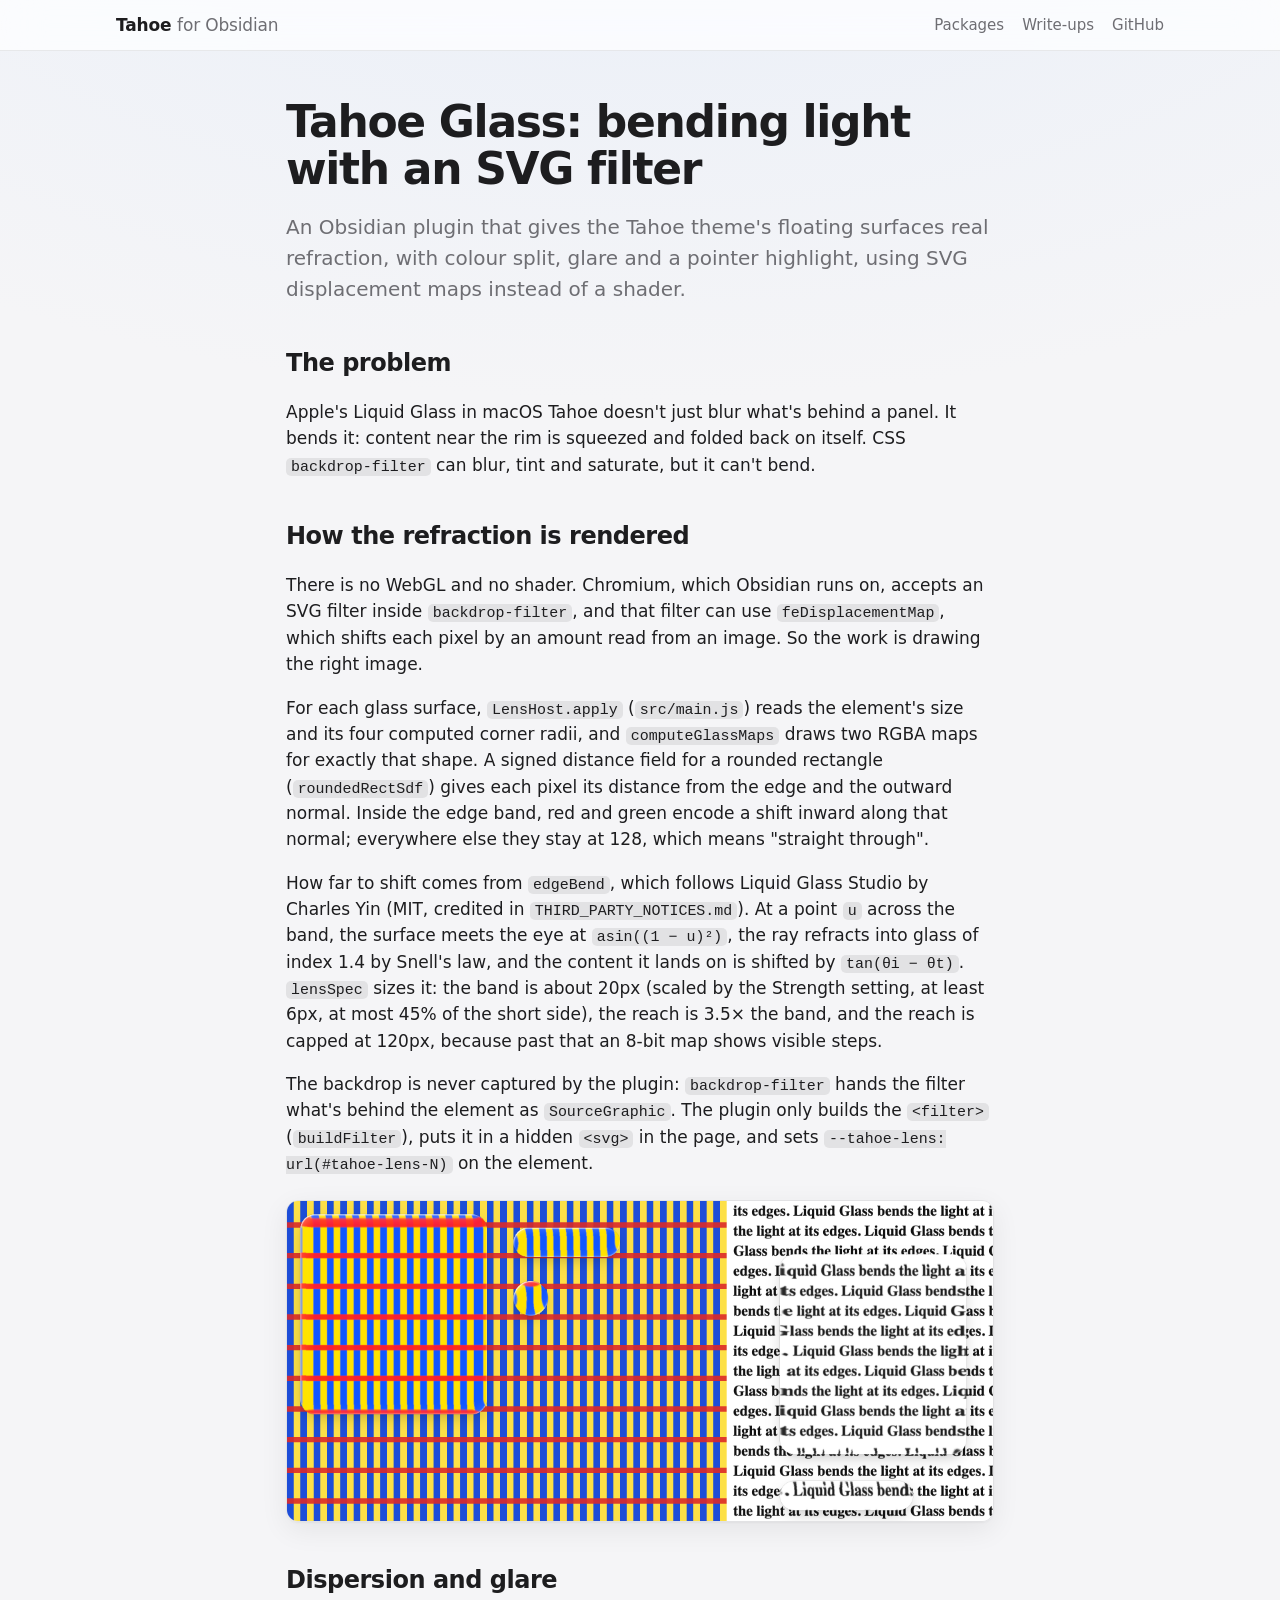
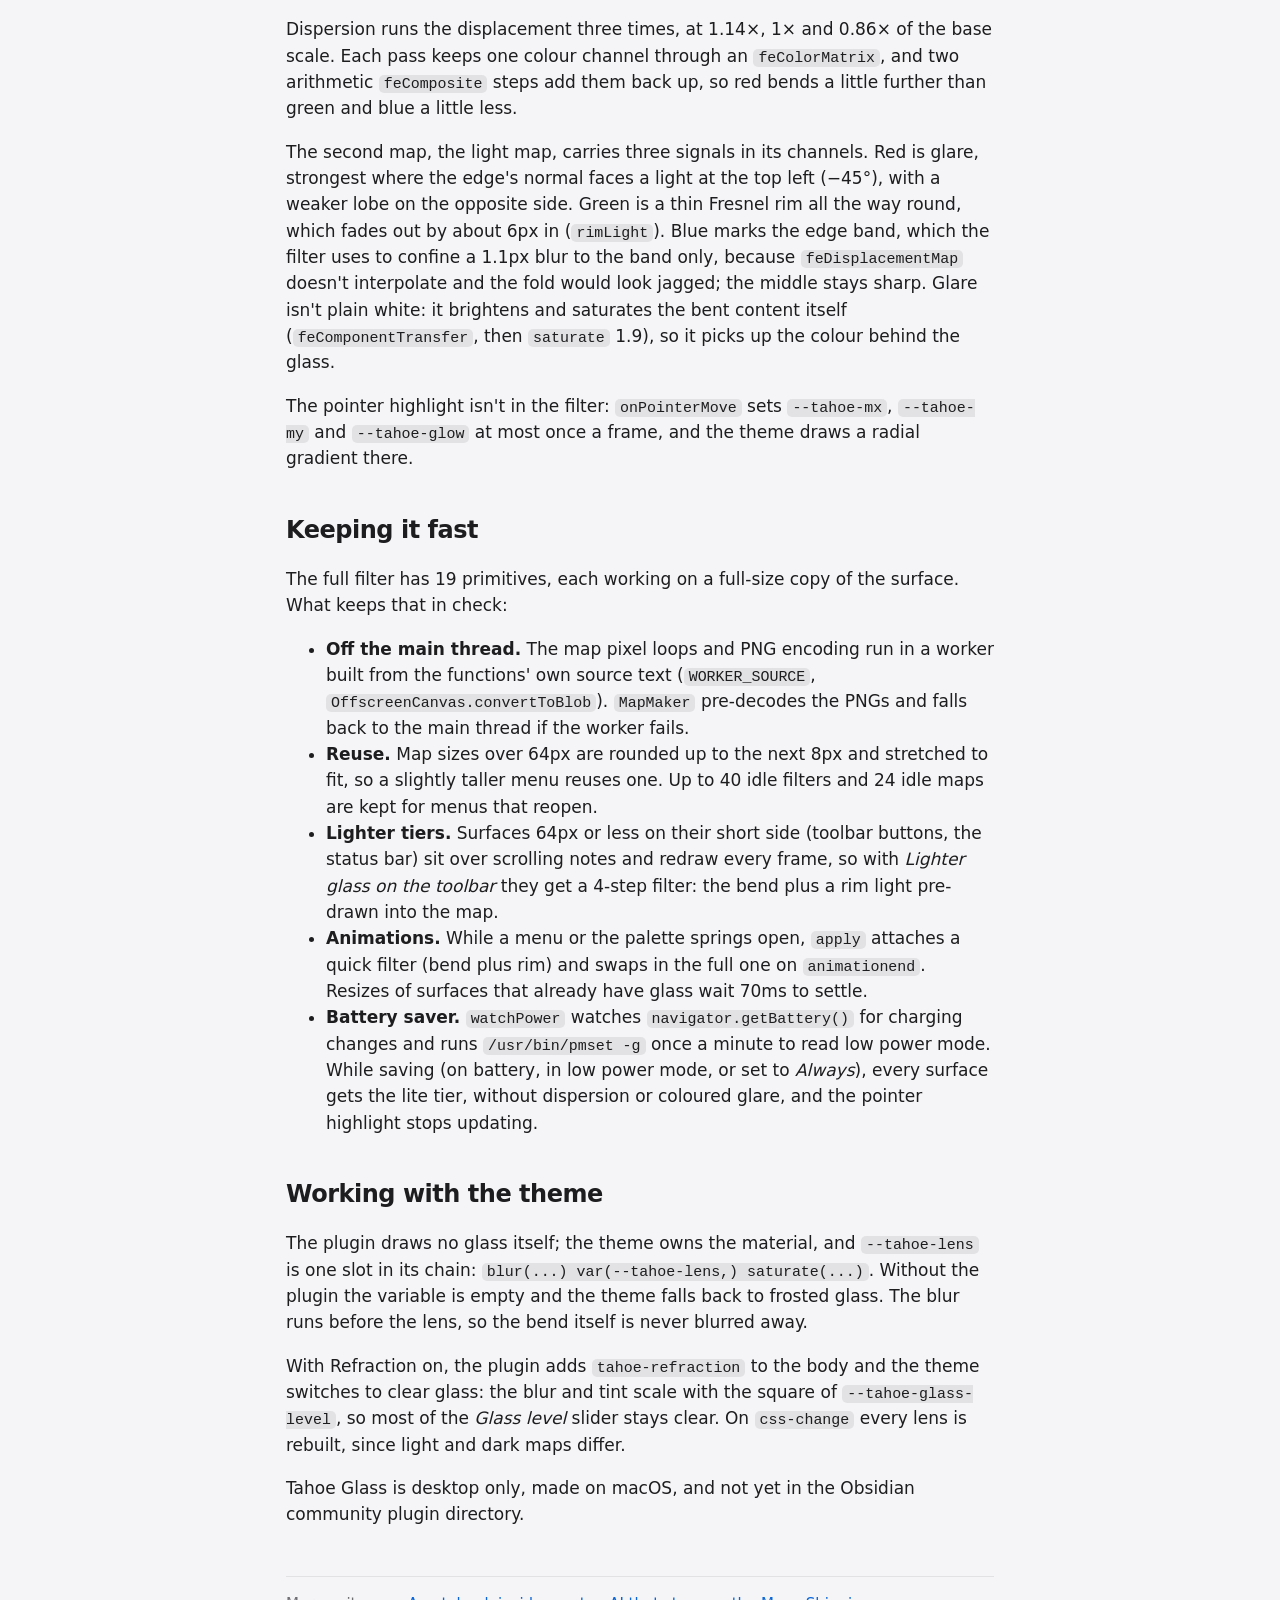
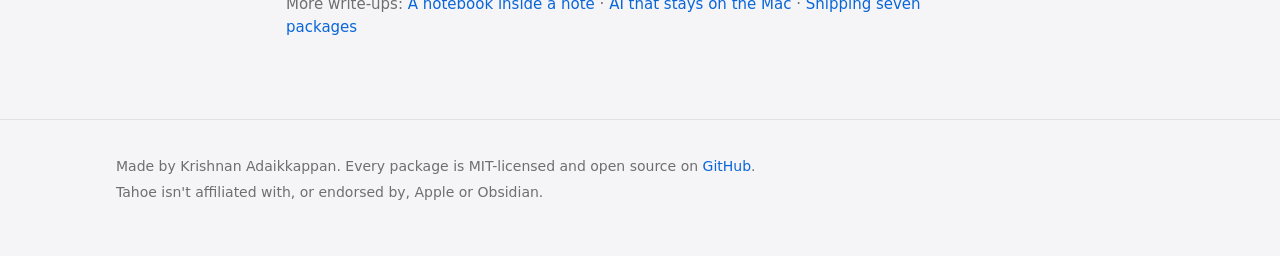
==== writeups/glass.html @ 577cddf9 "Tahoe site: the packages, live download numbers and four write-ups" ====
<!doctype html>
<html lang="en">
<head>
<meta charset="utf-8">
<meta name="viewport" content="width=device-width, initial-scale=1">
<title>Tahoe Glass: bending light with an SVG filter · Tahoe</title>
<meta name="description" content="An Obsidian plugin that gives the Tahoe theme&#x27;s floating surfaces real refraction, with colour split, glare and a pointer highlight, using SVG displacement maps instead of a shader.">
<meta property="og:title" content="Tahoe Glass: bending light with an SVG filter · Tahoe">
<meta property="og:description" content="An Obsidian plugin that gives the Tahoe theme&#x27;s floating surfaces real refraction, with colour split, glare and a pointer highlight, using SVG displacement maps instead of a shader.">
<link rel="stylesheet" href="../style.css">
</head>
<body>
<header class="bar"><div class="bar-inner"><a class="brand" href="../index.html">Tahoe <span>for Obsidian</span></a>
<nav><a href="../index.html#packages">Packages</a><a href="../index.html#writeups">Write-ups</a><a href="https://github.com/krishnanefx">GitHub</a></nav></div></header>
<main class="wrap article">
<h1>Tahoe Glass: bending light with an SVG filter</h1>
<p>An Obsidian plugin that gives the Tahoe theme's floating surfaces real refraction, with colour split, glare and a pointer highlight, using SVG displacement maps instead of a shader.</p>
<h2>The problem</h2>
<p>Apple's Liquid Glass in macOS Tahoe doesn't just blur what's behind a panel. It bends it: content near the rim is squeezed and folded back on itself. CSS <code>backdrop-filter</code> can blur, tint and saturate, but it can't bend.</p>
<h2>How the refraction is rendered</h2>
<p>There is no WebGL and no shader. Chromium, which Obsidian runs on, accepts an SVG filter inside <code>backdrop-filter</code>, and that filter can use <code>feDisplacementMap</code>, which shifts each pixel by an amount read from an image. So the work is drawing the right image.</p>
<p>For each glass surface, <code>LensHost.apply</code> (<code>src/main.js</code>) reads the element's size and its four computed corner radii, and <code>computeGlassMaps</code> draws two RGBA maps for exactly that shape. A signed distance field for a rounded rectangle (<code>roundedRectSdf</code>) gives each pixel its distance from the edge and the outward normal. Inside the edge band, red and green encode a shift inward along that normal; everywhere else they stay at 128, which means "straight through".</p>
<p>How far to shift comes from <code>edgeBend</code>, which follows Liquid Glass Studio by Charles Yin (MIT, credited in <code>THIRD_PARTY_NOTICES.md</code>). At a point <code>u</code> across the band, the surface meets the eye at <code>asin((1 − u)²)</code>, the ray refracts into glass of index 1.4 by Snell's law, and the content it lands on is shifted by <code>tan(θi − θt)</code>. <code>lensSpec</code> sizes it: the band is about 20px (scaled by the Strength setting, at least 6px, at most 45% of the short side), the reach is 3.5× the band, and the reach is capped at 120px, because past that an 8-bit map shows visible steps.</p>
<p>The backdrop is never captured by the plugin: <code>backdrop-filter</code> hands the filter what's behind the element as <code>SourceGraphic</code>. The plugin only builds the <code>&lt;filter&gt;</code> (<code>buildFilter</code>), puts it in a hidden <code>&lt;svg&gt;</code> in the page, and sets <code>--tahoe-lens: url(#tahoe-lens-N)</code> on the element.</p>
<p><img alt="Square, capsule and round lenses over red, yellow and blue stripes, and rounded panels over text: the stripes and letters bend and fold back at each rim" src="../images/glass-glass-lens-test.png" /></p>
<h2>Dispersion and glare</h2>
<p>Dispersion runs the displacement three times, at 1.14×, 1× and 0.86× of the base scale. Each pass keeps one colour channel through an <code>feColorMatrix</code>, and two arithmetic <code>feComposite</code> steps add them back up, so red bends a little further than green and blue a little less.</p>
<p>The second map, the light map, carries three signals in its channels. Red is glare, strongest where the edge's normal faces a light at the top left (−45°), with a weaker lobe on the opposite side. Green is a thin Fresnel rim all the way round, which fades out by about 6px in (<code>rimLight</code>). Blue marks the edge band, which the filter uses to confine a 1.1px blur to the band only, because <code>feDisplacementMap</code> doesn't interpolate and the fold would look jagged; the middle stays sharp. Glare isn't plain white: it brightens and saturates the bent content itself (<code>feComponentTransfer</code>, then <code>saturate</code> 1.9), so it picks up the colour behind the glass.</p>
<p>The pointer highlight isn't in the filter: <code>onPointerMove</code> sets <code>--tahoe-mx</code>, <code>--tahoe-my</code> and <code>--tahoe-glow</code> at most once a frame, and the theme draws a radial gradient there.</p>
<h2>Keeping it fast</h2>
<p>The full filter has 19 primitives, each working on a full-size copy of the surface. What keeps that in check:</p>
<ul>
<li><strong>Off the main thread.</strong> The map pixel loops and PNG encoding run in a worker built from the functions' own source text (<code>WORKER_SOURCE</code>, <code>OffscreenCanvas.convertToBlob</code>). <code>MapMaker</code> pre-decodes the PNGs and falls back to the main thread if the worker fails.</li>
<li><strong>Reuse.</strong> Map sizes over 64px are rounded up to the next 8px and stretched to fit, so a slightly taller menu reuses one. Up to 40 idle filters and 24 idle maps are kept for menus that reopen.</li>
<li><strong>Lighter tiers.</strong> Surfaces 64px or less on their short side (toolbar buttons, the status bar) sit over scrolling notes and redraw every frame, so with <em>Lighter glass on the toolbar</em> they get a 4-step filter: the bend plus a rim light pre-drawn into the map.</li>
<li><strong>Animations.</strong> While a menu or the palette springs open, <code>apply</code> attaches a quick filter (bend plus rim) and swaps in the full one on <code>animationend</code>. Resizes of surfaces that already have glass wait 70ms to settle.</li>
<li><strong>Battery saver.</strong> <code>watchPower</code> watches <code>navigator.getBattery()</code> for charging changes and runs <code>/usr/bin/pmset -g</code> once a minute to read low power mode. While saving (on battery, in low power mode, or set to <em>Always</em>), every surface gets the lite tier, without dispersion or coloured glare, and the pointer highlight stops updating.</li>
</ul>
<h2>Working with the theme</h2>
<p>The plugin draws no glass itself; the theme owns the material, and <code>--tahoe-lens</code> is one slot in its chain: <code>blur(...) var(--tahoe-lens,) saturate(...)</code>. Without the plugin the variable is empty and the theme falls back to frosted glass. The blur runs before the lens, so the bend itself is never blurred away.</p>
<p>With Refraction on, the plugin adds <code>tahoe-refraction</code> to the body and the theme switches to clear glass: the blur and tint scale with the square of <code>--tahoe-glass-level</code>, so most of the <em>Glass level</em> slider stays clear. On <code>css-change</code> every lens is rebuilt, since light and dark maps differ.</p>
<p>Tahoe Glass is desktop only, made on macOS, and not yet in the Obsidian community plugin directory.</p>
<p class="more">More write-ups: <a href="run.html">A notebook inside a note</a> · <a href="intelligence.html">AI that stays on the Mac</a> · <a href="release.html">Shipping seven packages</a></p>
</main>
<footer><div class="wrap">
<p>Made by Krishnan Adaikkappan. Every package is MIT-licensed and open source on <a href="https://github.com/krishnanefx">GitHub</a>.</p>
<p>Tahoe isn't affiliated with, or endorsed by, Apple or Obsidian.</p>
</div></footer>
</body>
</html>
---- style.css ----
:root {
  --bg: #f5f5f7;
  --bg-tint: #e8eef8;
  --surface: rgba(255, 255, 255, 0.72);
  --surface-solid: #ffffff;
  --text: #1d1d1f;
  --muted: #6e6e73;
  --line: rgba(0, 0, 0, 0.08);
  --accent: #0a66d8;
  --accent-text: #ffffff;
  --shadow: 0 1px 2px rgba(0, 0, 0, 0.04), 0 8px 28px rgba(0, 0, 0, 0.07);
  --radius: 18px;
  color-scheme: light dark;
}
@media (prefers-color-scheme: dark) {
  :root {
    --bg: #111113;
    --bg-tint: #17202e;
    --surface: rgba(38, 38, 42, 0.7);
    --surface-solid: #1f1f22;
    --text: #f5f5f7;
    --muted: #a1a1a6;
    --line: rgba(255, 255, 255, 0.1);
    --accent: #3d8eff;
    --shadow: 0 1px 2px rgba(0, 0, 0, 0.3), 0 8px 28px rgba(0, 0, 0, 0.35);
  }
}

* { box-sizing: border-box; }
html { -webkit-text-size-adjust: 100%; }
body {
  margin: 0;
  font: 17px/1.55 -apple-system, BlinkMacSystemFont, "SF Pro Text", "Segoe UI", system-ui, sans-serif;
  color: var(--text);
  background: radial-gradient(1200px 600px at 50% -200px, var(--bg-tint), transparent), var(--bg);
  background-attachment: fixed;
}
a { color: var(--accent); text-decoration: none; }
a:hover { text-decoration: underline; }
img { max-width: 100%; height: auto; display: block; }
.wrap { max-width: 1080px; margin: 0 auto; padding: 0 16px; }

.bar {
  position: sticky; top: 0; z-index: 10;
  background: var(--surface);
  -webkit-backdrop-filter: saturate(1.8) blur(20px);
  backdrop-filter: saturate(1.8) blur(20px);
  border-bottom: 1px solid var(--line);
}
.bar-inner { max-width: 1080px; margin: 0 auto; padding: 12px 16px; display: flex; align-items: center; gap: 16px; }
.brand { font-weight: 650; color: var(--text); letter-spacing: -0.01em; }
.brand span { color: var(--muted); font-weight: 500; }
.bar nav { margin-left: auto; display: flex; gap: 18px; font-size: 15px; }
.bar nav a { color: var(--muted); }
.bar nav a:hover { color: var(--text); text-decoration: none; }

.hero { padding-top: 72px; text-align: center; }
h1 { font-size: clamp(40px, 7vw, 64px); line-height: 1.05; letter-spacing: -0.03em; margin: 0 0 18px; }
.lede { font-size: clamp(18px, 2.4vw, 21px); color: var(--muted); max-width: 760px; margin: 0 auto 18px; }
.stats { font-size: 15px; color: var(--muted); margin: 0 0 40px; }
.stats span { color: var(--text); font-weight: 650; font-variant-numeric: tabular-nums; }
.stats small { display: block; font-size: 13px; margin-top: 2px; }
.shot img { border-radius: 14px; box-shadow: var(--shadow); border: 1px solid var(--line); margin: 0 auto; }

section { padding-bottom: 24px; }
h2 { font-size: 32px; letter-spacing: -0.02em; margin: 72px 0 8px; }
.section-lede { color: var(--muted); margin: 0 0 24px; }
#packages h2 { margin-bottom: 24px; }

.grid { display: grid; grid-template-columns: repeat(auto-fill, minmax(320px, 1fr)); gap: 20px; }
.card {
  background: var(--surface-solid);
  border: 1px solid var(--line);
  border-radius: var(--radius);
  box-shadow: var(--shadow);
  overflow: hidden;
  display: flex; flex-direction: column;
}
.card img { aspect-ratio: 16 / 10; object-fit: cover; object-position: top left; width: 100%; border-bottom: 1px solid var(--line); }
.card-body { padding: 18px 20px 20px; display: flex; flex-direction: column; flex: 1; }
.card h3 { margin: 0; font-size: 20px; letter-spacing: -0.01em; }
.card p { color: var(--muted); font-size: 15px; margin: 8px 0 16px; flex: 1; }
.count { font-size: 13px; color: var(--muted); font-variant-numeric: tabular-nums; min-height: 1em; }
.links { display: flex; flex-wrap: wrap; gap: 8px; align-items: center; }
.btn {
  display: inline-block; padding: 7px 14px; border-radius: 999px;
  background: var(--accent); color: var(--accent-text); font-size: 14px; font-weight: 550;
}
.btn:hover { text-decoration: none; filter: brightness(1.08); }
.btn.ghost { background: transparent; color: var(--accent); border: 1px solid var(--line); }
.soon { font-size: 14px; color: var(--muted); padding: 7px 4px; }

.writeups { display: grid; grid-template-columns: repeat(auto-fill, minmax(240px, 1fr)); gap: 16px; }
.writeup {
  display: flex; flex-direction: column; gap: 6px;
  padding: 20px; border-radius: var(--radius);
  background: var(--surface-solid); border: 1px solid var(--line); box-shadow: var(--shadow);
  color: var(--text);
}
.writeup:hover { text-decoration: none; border-color: var(--accent); }
.writeup span { font-size: 13px; color: var(--accent); font-weight: 600; }
.writeup strong { font-size: 18px; line-height: 1.3; }
.writeup em { font-style: normal; color: var(--muted); font-size: 15px; }

.article { max-width: 740px; padding-top: 48px; }
.article h1 { font-size: clamp(32px, 5vw, 44px); }
.article h1 + p { font-size: 20px; color: var(--muted); }
.article h2 { font-size: 24px; margin: 40px 0 8px; }
.article img { border-radius: 12px; border: 1px solid var(--line); box-shadow: var(--shadow); margin: 24px 0; }
.article code { font: 0.88em ui-monospace, "SF Mono", Menlo, monospace; background: var(--line); padding: 1px 5px; border-radius: 5px; }
.article pre { background: var(--surface-solid); border: 1px solid var(--line); border-radius: 12px; padding: 14px 16px; overflow-x: auto; }
.article pre code { background: none; padding: 0; }
.article table { border-collapse: collapse; width: 100%; font-size: 15px; display: block; overflow-x: auto; }
.article th, .article td { text-align: left; padding: 8px 10px; border-bottom: 1px solid var(--line); }
.more { margin-top: 48px; padding-top: 16px; border-top: 1px solid var(--line); color: var(--muted); font-size: 15px; }

footer { margin-top: 80px; padding: 32px 0 48px; border-top: 1px solid var(--line); color: var(--muted); font-size: 14px; }
footer p { margin: 4px 0; }

@media (max-width: 560px) {
  .bar nav a:first-child { display: none; }
  .grid { grid-template-columns: 1fr; }
  .hero { padding-top: 48px; }
}
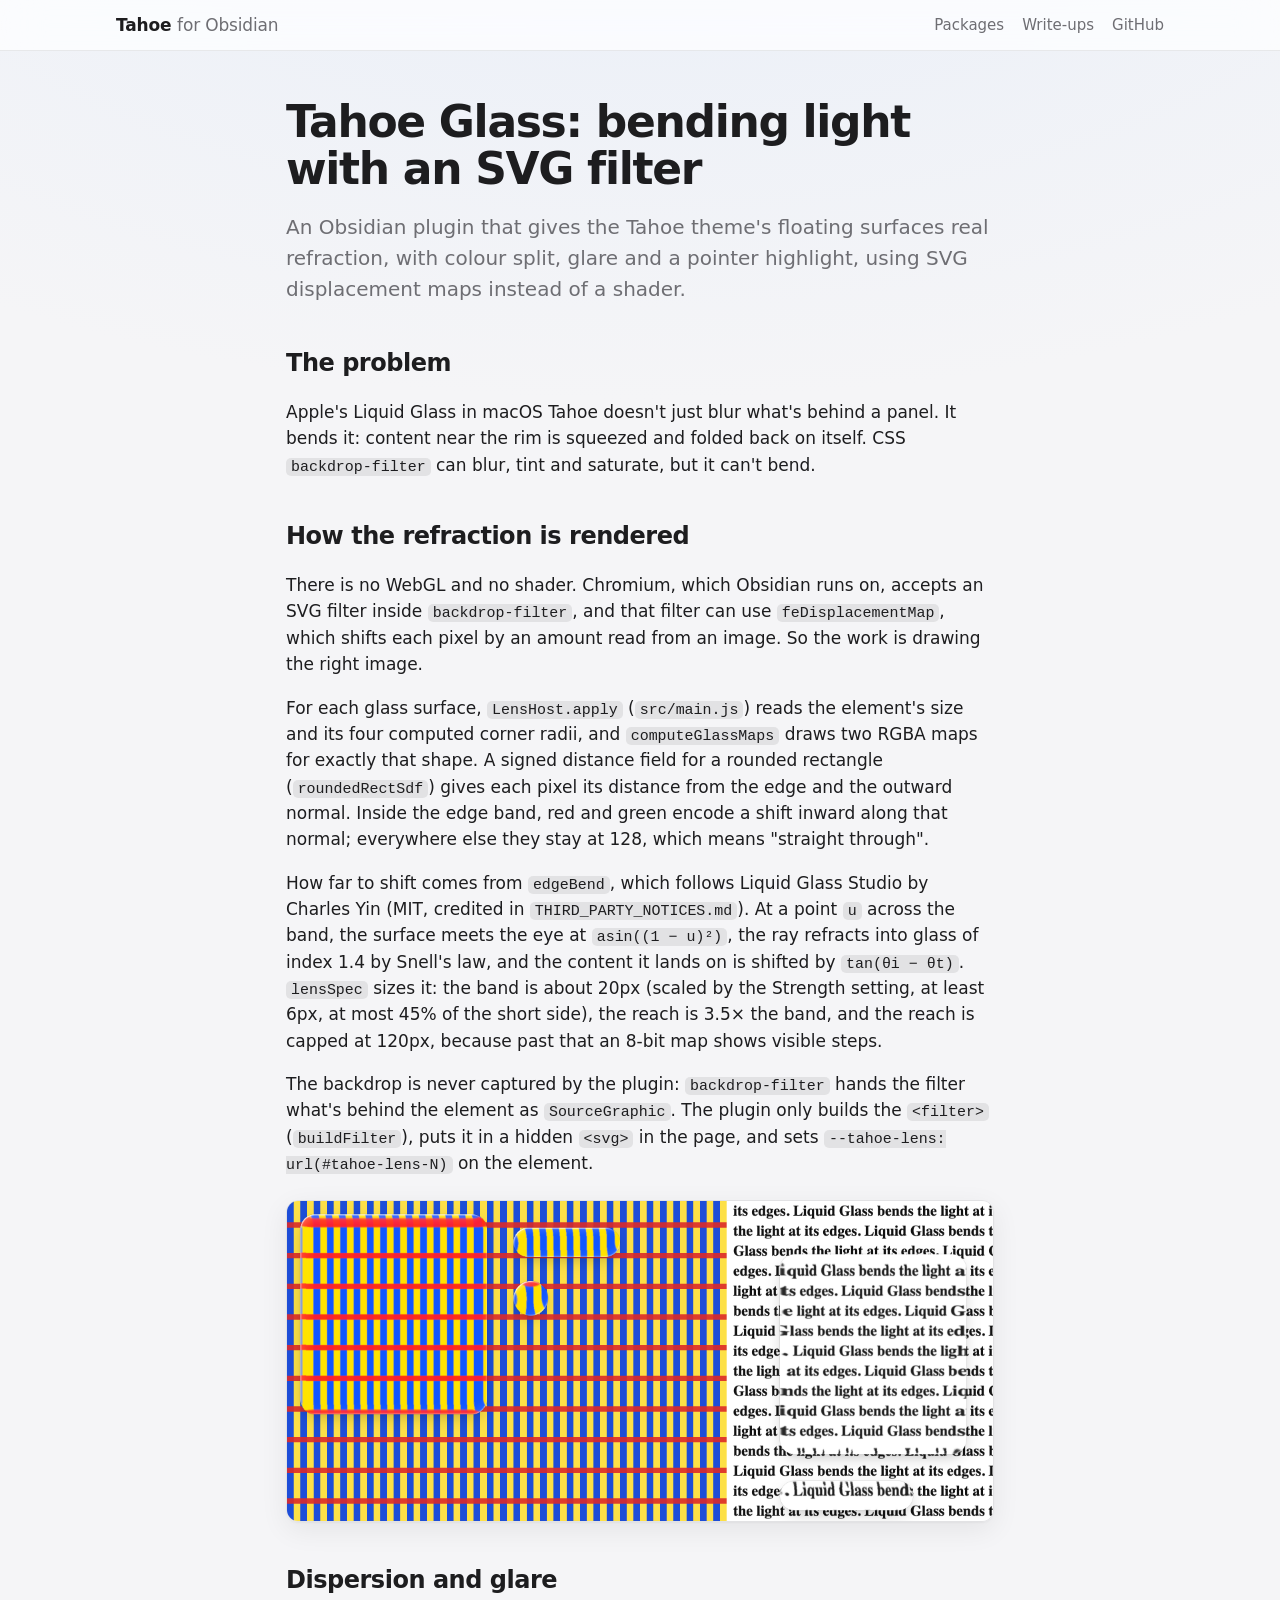
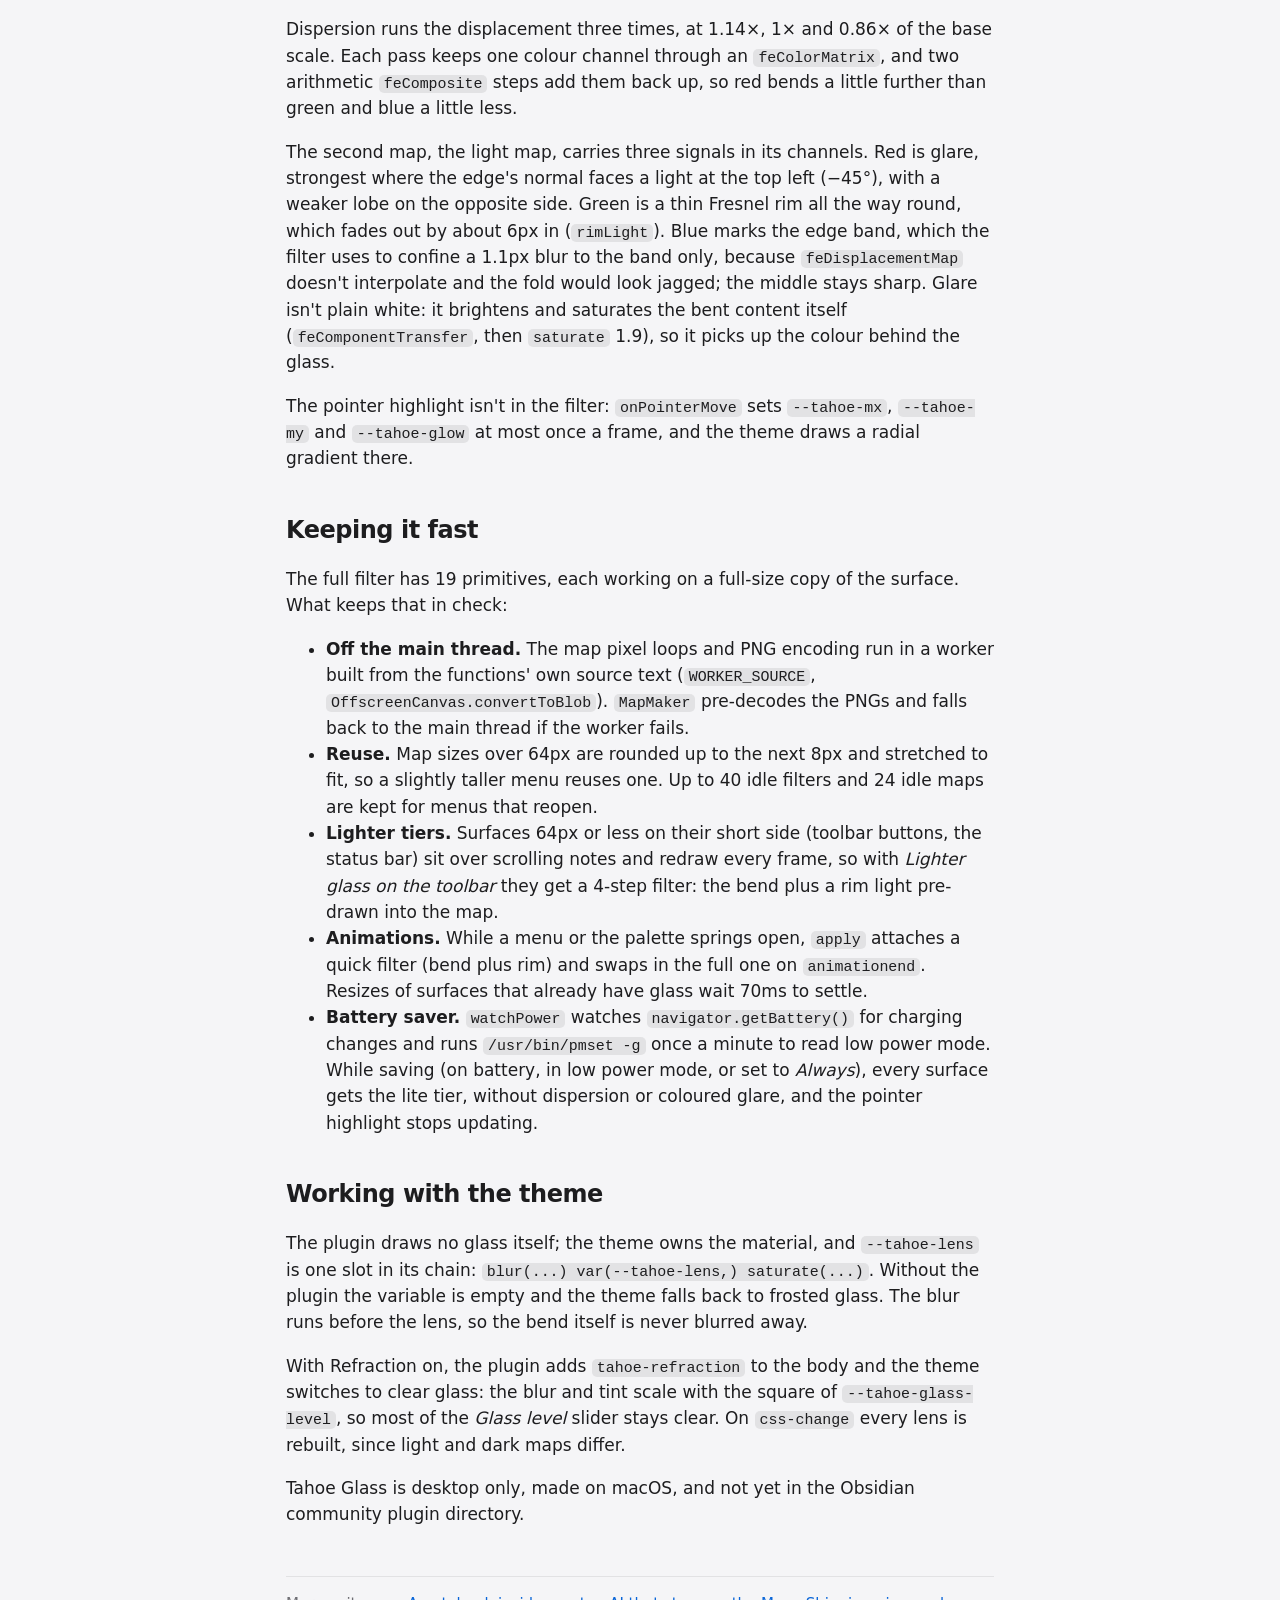
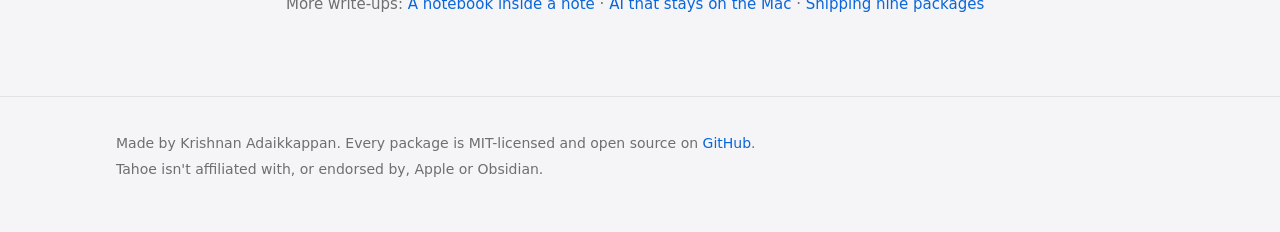
==== commit c9ce5e74: "Tahoe Pinyin on the site, and the package counts brought up to date" ====
--- a/writeups/glass.html
+++ b/writeups/glass.html
@@ -40,7 +40,7 @@
 <p>The plugin draws no glass itself; the theme owns the material, and <code>--tahoe-lens</code> is one slot in its chain: <code>blur(...) var(--tahoe-lens,) saturate(...)</code>. Without the plugin the variable is empty and the theme falls back to frosted glass. The blur runs before the lens, so the bend itself is never blurred away.</p>
 <p>With Refraction on, the plugin adds <code>tahoe-refraction</code> to the body and the theme switches to clear glass: the blur and tint scale with the square of <code>--tahoe-glass-level</code>, so most of the <em>Glass level</em> slider stays clear. On <code>css-change</code> every lens is rebuilt, since light and dark maps differ.</p>
 <p>Tahoe Glass is desktop only, made on macOS, and not yet in the Obsidian community plugin directory.</p>
-<p class="more">More write-ups: <a href="run.html">A notebook inside a note</a> · <a href="intelligence.html">AI that stays on the Mac</a> · <a href="release.html">Shipping seven packages</a></p>
+<p class="more">More write-ups: <a href="run.html">A notebook inside a note</a> · <a href="intelligence.html">AI that stays on the Mac</a> · <a href="release.html">Shipping nine packages</a></p>
 </main>
 <footer><div class="wrap">
 <p>Made by Krishnan Adaikkappan. Every package is MIT-licensed and open source on <a href="https://github.com/krishnanefx">GitHub</a>.</p>
